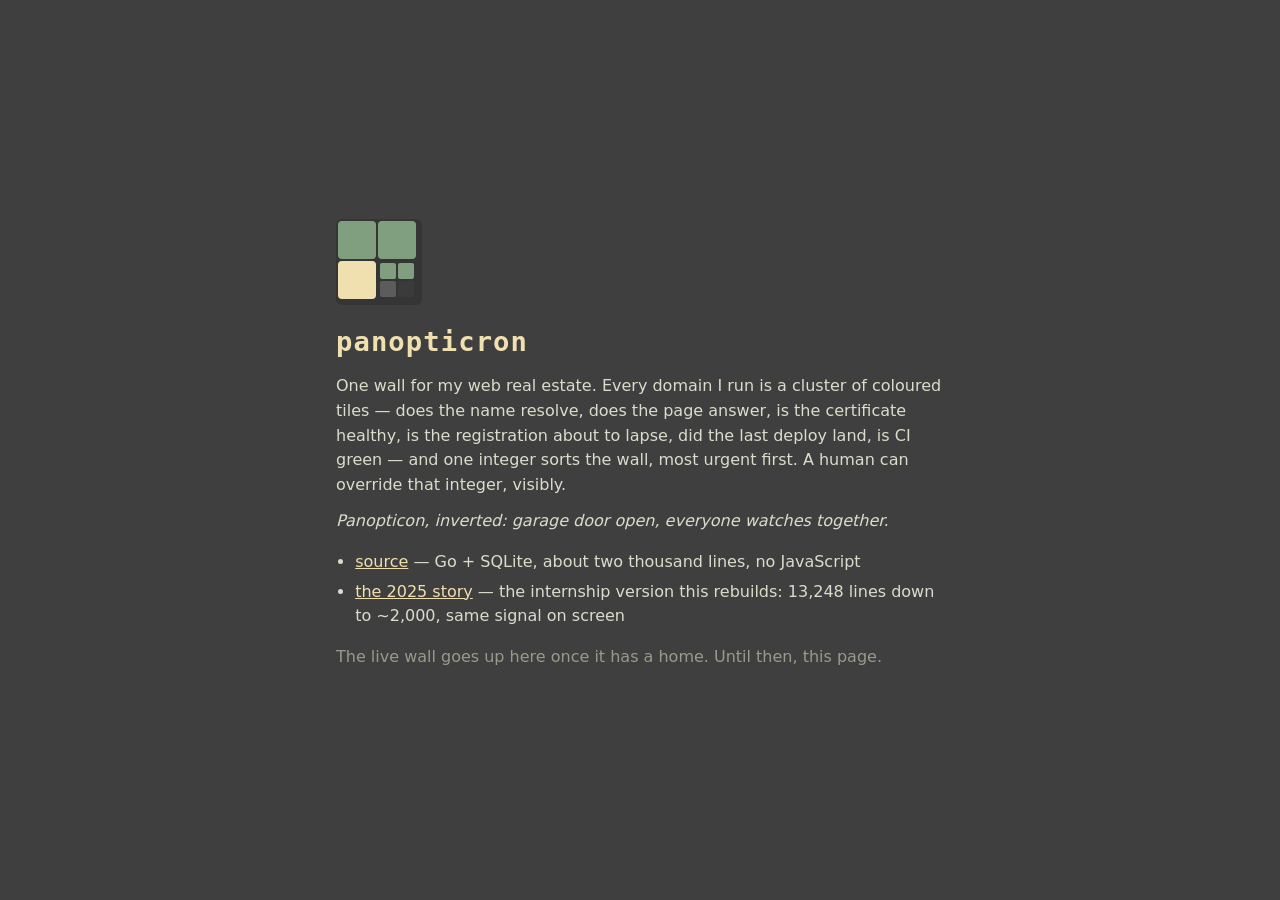
==== site/index.html @ c72438d0 "feat: static landing page for cloudflare pages" ====
<!doctype html>
<html lang="en">
<head>
<meta charset="utf-8">
<meta name="viewport" content="width=device-width, initial-scale=1">
<title>panopticron</title>
<meta name="description" content="One wall for my web real estate: a lean Go + SQLite monitoring wall, rebuilt from a 2025 internship project.">
<style>
  :root { --bg:#3f3f3f; --sunken:#353535; --text:#dcdccc; --muted:#9a9a8a; --accent:#f0dfaf;
          --good:#7f9f7f; --warn:#f0dfaf; --error:#cc9393; --neutral:#5c5c5c;
          --font:"Atkinson Hyperlegible", system-ui, sans-serif; --mono:"Atkinson Hyperlegible Mono", ui-monospace, monospace; }
  html { background: var(--bg); color: var(--text); font: 16px/1.55 var(--font); }
  body { margin: 0; min-height: 100vh; display: grid; place-items: center; padding: 2rem; box-sizing: border-box; }
  main { max-width: 38rem; }
  h1 { font-family: var(--mono); color: var(--accent); font-size: 1.7rem; letter-spacing: .04em; margin: 1rem 0 .2rem; }
  p { margin: .7rem 0; }
  a { color: var(--accent); }
  ul { padding-left: 1.2rem; }
  li { margin: .3rem 0; }
  .muted { color: var(--muted); }
  /* the signature: one cluster — three big tiles for the top problems, four small ones in the corner */
  .cluster { width: 82px; height: 82px; padding: 2px; background: var(--sunken); border-radius: 6px;
             display: grid; grid-template-columns: repeat(2, 38px); grid-template-rows: repeat(2, 38px); gap: 2px; }
  .cluster i { display: block; border-radius: 4px; }
  .sub { padding: 2px; background: var(--sunken); border-radius: 4px; display: grid; grid-template-columns: repeat(2, 16px); grid-template-rows: repeat(2, 16px); gap: 2px; }
  .sub i { border-radius: 2px; }
</style>
</head>
<body>
<main>
  <div class="cluster" aria-hidden="true">
    <i style="background:var(--good)"></i><i style="background:var(--good)"></i><i style="background:var(--warn)"></i>
    <div class="sub"><i style="background:var(--good)"></i><i style="background:var(--good)"></i><i style="background:var(--neutral)"></i><i style="background:#3b3b3b"></i></div>
  </div>
  <h1>panopticron</h1>
  <p>One wall for my web real estate. Every domain I run is a cluster of coloured tiles — does the name resolve, does the page answer, is the certificate healthy, is the registration about to lapse, did the last deploy land, is CI green — and one integer sorts the wall, most urgent first. A human can override that integer, visibly.</p>
  <p><em>Panopticon, inverted: garage door open, everyone watches together.</em></p>
  <ul>
    <li><a href="https://github.com/QRY91/panopticron">source</a> — Go + SQLite, about two thousand lines, no JavaScript</li>
    <li><a href="https://qry.zone/panopticron/">the 2025 story</a> — the internship version this rebuilds: 13,248 lines down to ~2,000, same signal on screen</li>
  </ul>
  <p class="muted">The live wall goes up here once it has a home. Until then, this page.</p>
</main>
</body>
</html>
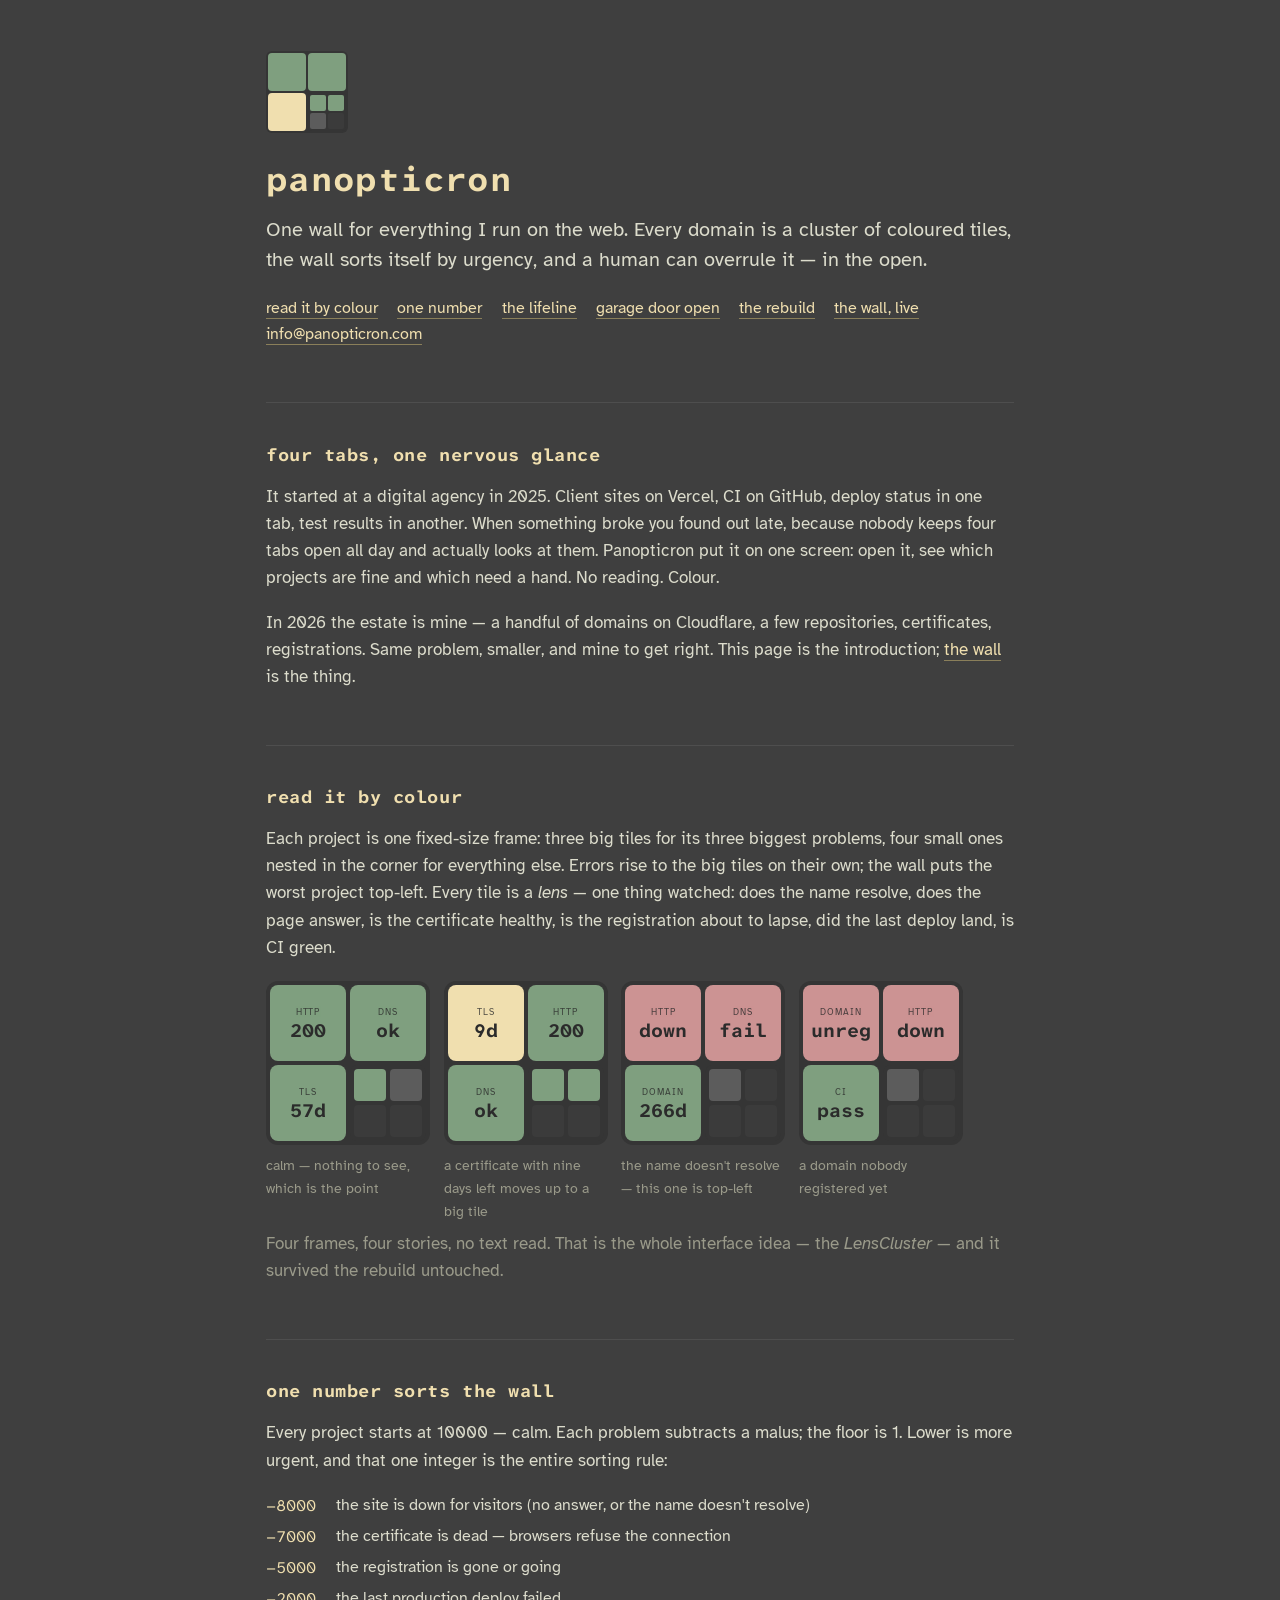
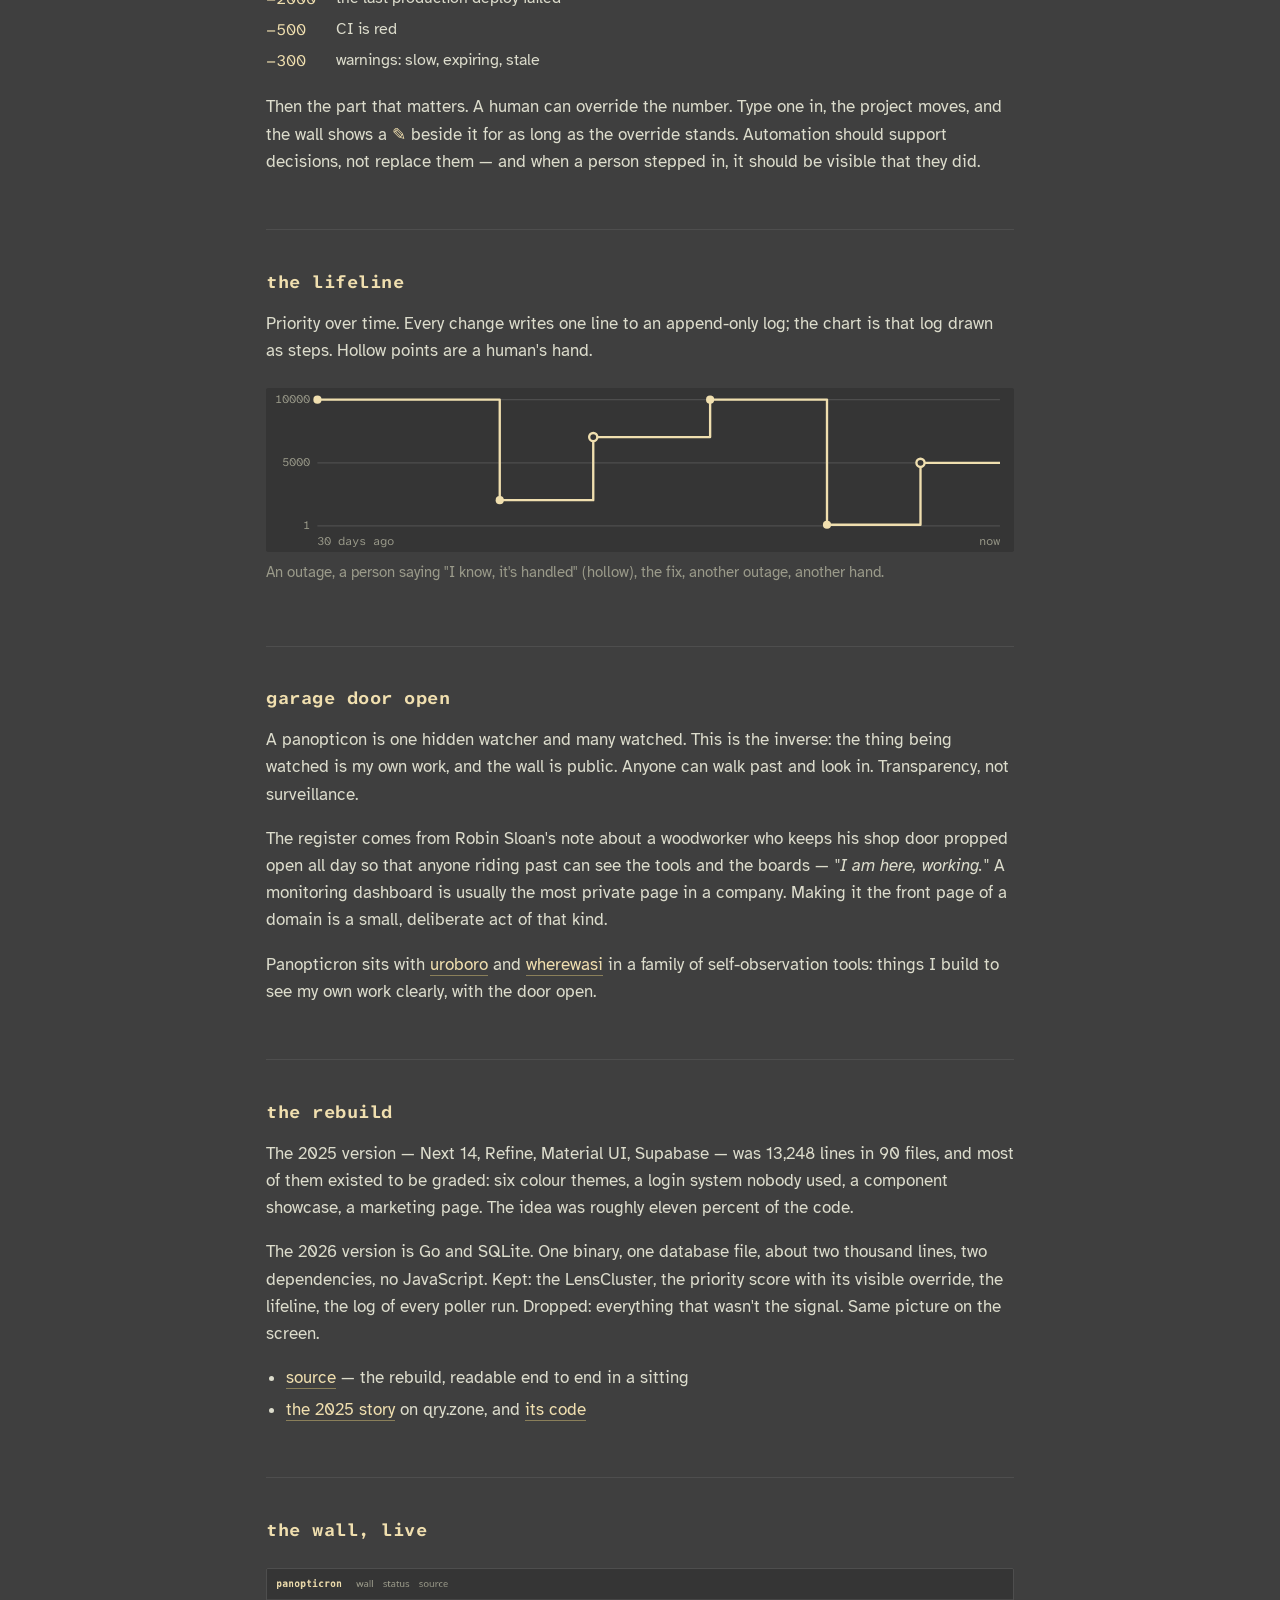
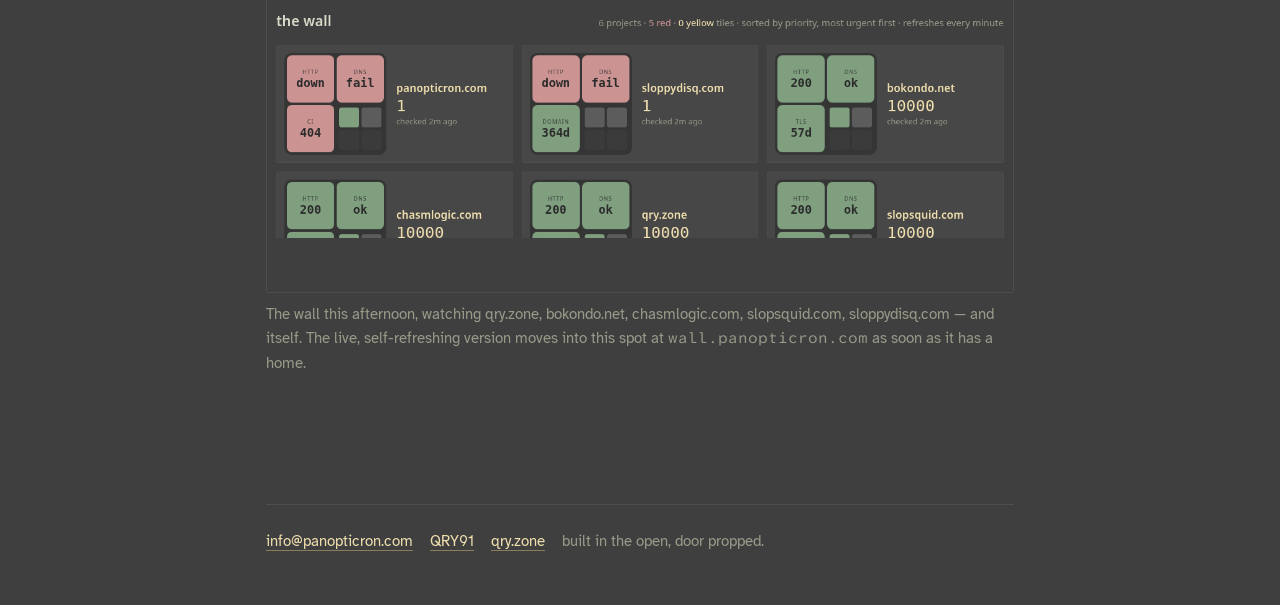
==== commit a7c05bb6: "feat: introduction landing page; wall embed mode and frame policy" ====
--- a/site/index.html
+++ b/site/index.html
@@ -3,43 +3,174 @@
 <head>
 <meta charset="utf-8">
 <meta name="viewport" content="width=device-width, initial-scale=1">
-<title>panopticron</title>
-<meta name="description" content="One wall for my web real estate: a lean Go + SQLite monitoring wall, rebuilt from a 2025 internship project.">
+<meta name="color-scheme" content="dark">
+<title>panopticron — one wall, door open</title>
+<meta name="description" content="Panopticron: a monitoring wall for my own web real estate. Each project is a cluster of coloured tiles, one number sorts the wall, a human can overrule it in the open. The panopticon, inverted.">
+<link rel="preconnect" href="https://fonts.googleapis.com">
+<link rel="preconnect" href="https://fonts.gstatic.com" crossorigin>
+<link href="https://fonts.googleapis.com/css2?family=Atkinson+Hyperlegible:ital,wght@0,400;0,700;1,400&family=Atkinson+Hyperlegible+Mono:wght@400;700&display=swap" rel="stylesheet">
 <style>
-  :root { --bg:#3f3f3f; --sunken:#353535; --text:#dcdccc; --muted:#9a9a8a; --accent:#f0dfaf;
-          --good:#7f9f7f; --warn:#f0dfaf; --error:#cc9393; --neutral:#5c5c5c;
+  :root { --bg:#3f3f3f; --sunken:#353535; --surface:#474747; --border:#4e4e4e; --text:#dcdccc; --muted:#9a9a8a; --accent:#f0dfaf;
+          --good:#7f9f7f; --warn:#f0dfaf; --error:#cc9393; --neutral:#5c5c5c; --tile-text:#2b2b2b;
           --font:"Atkinson Hyperlegible", system-ui, sans-serif; --mono:"Atkinson Hyperlegible Mono", ui-monospace, monospace; }
-  html { background: var(--bg); color: var(--text); font: 16px/1.55 var(--font); }
-  body { margin: 0; min-height: 100vh; display: grid; place-items: center; padding: 2rem; box-sizing: border-box; }
-  main { max-width: 38rem; }
-  h1 { font-family: var(--mono); color: var(--accent); font-size: 1.7rem; letter-spacing: .04em; margin: 1rem 0 .2rem; }
-  p { margin: .7rem 0; }
-  a { color: var(--accent); }
-  ul { padding-left: 1.2rem; }
-  li { margin: .3rem 0; }
+  * { box-sizing: border-box; }
+  html { background: var(--bg); color: var(--text); font: 17px/1.6 var(--font); }
+  body { margin: 0; }
+  main { width: min(44rem, 100% - 2.5rem); margin: 0 auto; padding: 3rem 0 4rem; }
+  a { color: var(--accent); text-decoration: none; border-bottom: 1px solid #8a7f5a; }
+  a:hover { border-bottom-color: var(--accent); }
+  h1 { font-family: var(--mono); color: var(--accent); font-size: 2rem; letter-spacing: .04em; margin: 1.2rem 0 .4rem; font-weight: 700; }
+  h2 { font-family: var(--mono); color: var(--accent); font-size: 1.05rem; font-weight: 700; letter-spacing: .03em; margin: 0 0 .8rem; }
+  p { margin: 0 0 1rem; }
+  section { padding: 2.2rem 0; border-top: 1px solid var(--border); }
+  section:first-of-type { border-top: 0; padding-top: 0; }
+  .lede { font-size: 1.2rem; line-height: 1.5; }
   .muted { color: var(--muted); }
-  /* the signature: one cluster — three big tiles for the top problems, four small ones in the corner */
-  .cluster { width: 82px; height: 82px; padding: 2px; background: var(--sunken); border-radius: 6px;
-             display: grid; grid-template-columns: repeat(2, 38px); grid-template-rows: repeat(2, 38px); gap: 2px; }
-  .cluster i { display: block; border-radius: 4px; }
-  .sub { padding: 2px; background: var(--sunken); border-radius: 4px; display: grid; grid-template-columns: repeat(2, 16px); grid-template-rows: repeat(2, 16px); gap: 2px; }
-  .sub i { border-radius: 2px; }
+  .mono { font-family: var(--mono); }
+  .mark { margin-bottom: .2rem; }
+  .toc { font-size: .95rem; color: var(--muted); margin-top: 1.2rem; }
+  .toc a { margin-right: .9rem; white-space: nowrap; }
+  .ov { color: var(--accent); }
+  figure { margin: 1.4rem 0; }
+  figcaption { font-size: .9rem; color: var(--muted); margin-top: .5rem; }
+  ul { padding-left: 1.2rem; margin: 0 0 1rem; }
+  li { margin: .25rem 0; }
+  /* the cluster — same numbers as the live wall: 164 = 4+76+4+76+4, 76 = 4+32+4+32+4 */
+  .cluster { width: 164px; height: 164px; padding: 4px; background: var(--sunken); border-radius: 12px;
+             display: grid; grid-template-columns: repeat(2, 76px); grid-template-rows: repeat(2, 76px); gap: 4px; }
+  .sub { width: 76px; height: 76px; padding: 4px; background: var(--sunken); border-radius: 8px;
+         display: grid; grid-template-columns: repeat(2, 32px); grid-template-rows: repeat(2, 32px); gap: 4px; }
+  .lens { display: flex; flex-direction: column; align-items: center; justify-content: center; border-radius: 8px; color: var(--tile-text); overflow: hidden; }
+  .lens.good { background: var(--good); } .lens.warn { background: var(--warn); } .lens.error { background: var(--error); }
+  .lens.neutral { background: var(--neutral); color: var(--muted); } .lens.empty { background: #3b3b3b; }
+  .lens .k { font-size: 9px; letter-spacing: .1em; text-transform: uppercase; opacity: .8; }
+  .lens .v { font-family: var(--mono); font-size: 19px; font-weight: 700; line-height: 1.15; }
+  .sub .lens { border-radius: 4px; } .sub .lens .k, .sub .lens .v { display: none; }
+  .small { width: 82px; height: 82px; padding: 2px; border-radius: 6px; grid-template-columns: repeat(2, 38px); grid-template-rows: repeat(2, 38px); gap: 2px; }
+  .small .lens { border-radius: 4px; } .small .lens .k, .small .lens .v { display: none; }
+  .small .sub { width: 38px; height: 38px; padding: 2px; border-radius: 4px; grid-template-columns: repeat(2, 16px); grid-template-rows: repeat(2, 16px); gap: 2px; }
+  .small .sub .lens { border-radius: 2px; }
+  .examples { display: flex; flex-wrap: wrap; gap: 1.2rem .8rem; margin: 1.2rem 0 .4rem; }
+  .examples figure { margin: 0; width: 164px; }
+  .examples figcaption { font-size: .85rem; }
+  .lifeline { width: 100%; height: auto; display: block; background: var(--sunken); border-radius: 2px; }
+  .lifeline .grid { stroke: var(--border); } .lifeline .tick { fill: var(--muted); font: 10px var(--mono); }
+  .lifeline .line { fill: none; stroke: var(--accent); stroke-width: 2; stroke-linejoin: round; }
+  .lifeline .ev { fill: var(--accent); } .lifeline .ev.ov { fill: var(--sunken); stroke: var(--accent); stroke-width: 2; }
+  img.wall { width: 100%; height: auto; display: block; border: 1px solid var(--border); border-radius: 2px; }
+  table { border-collapse: collapse; font-size: .95rem; margin: .6rem 0 1rem; }
+  td { padding: .15rem 1.2rem .15rem 0; vertical-align: top; }
+  td:first-child { font-family: var(--mono); color: var(--accent); white-space: nowrap; }
+  blockquote { margin: 1rem 0; padding-left: 1rem; border-left: 2px solid var(--accent); color: var(--text); }
+  footer { width: min(44rem, 100% - 2.5rem); margin: 0 auto; padding: 1.4rem 0 3rem; border-top: 1px solid var(--border); color: var(--muted); font-size: .9rem; }
+  footer a { margin-right: 1rem; }
 </style>
 </head>
 <body>
 <main>
-  <div class="cluster" aria-hidden="true">
-    <i style="background:var(--good)"></i><i style="background:var(--good)"></i><i style="background:var(--warn)"></i>
-    <div class="sub"><i style="background:var(--good)"></i><i style="background:var(--good)"></i><i style="background:var(--neutral)"></i><i style="background:#3b3b3b"></i></div>
+
+<section id="top">
+  <div class="cluster small mark" aria-hidden="true">
+    <i class="lens good"></i><i class="lens good"></i><i class="lens warn"></i>
+    <div class="sub"><i class="lens good"></i><i class="lens good"></i><i class="lens neutral"></i><i class="lens empty"></i></div>
   </div>
   <h1>panopticron</h1>
-  <p>One wall for my web real estate. Every domain I run is a cluster of coloured tiles — does the name resolve, does the page answer, is the certificate healthy, is the registration about to lapse, did the last deploy land, is CI green — and one integer sorts the wall, most urgent first. A human can override that integer, visibly.</p>
-  <p><em>Panopticon, inverted: garage door open, everyone watches together.</em></p>
+  <p class="lede">One wall for everything I run on the web. Every domain is a cluster of coloured tiles, the wall sorts itself by urgency, and a human can overrule it — in the open.</p>
+  <p class="toc"><a href="#colour">read it by colour</a> <a href="#number">one number</a> <a href="#lifeline">the lifeline</a> <a href="#door">garage door open</a> <a href="#rebuild">the rebuild</a> <a href="#wall">the wall, live</a> <a href="mailto:info@panopticron.com">info@panopticron.com</a></p>
+</section>
+
+<section id="glance">
+  <h2>four tabs, one nervous glance</h2>
+  <p>It started at a digital agency in 2025. Client sites on Vercel, CI on GitHub, deploy status in one tab, test results in another. When something broke you found out late, because nobody keeps four tabs open all day and actually looks at them. Panopticron put it on one screen: open it, see which projects are fine and which need a hand. No reading. Colour.</p>
+  <p>In 2026 the estate is mine — a handful of domains on Cloudflare, a few repositories, certificates, registrations. Same problem, smaller, and mine to get right. This page is the introduction; <a href="#wall">the wall</a> is the thing.</p>
+</section>
+
+<section id="colour">
+  <h2>read it by colour</h2>
+  <p>Each project is one fixed-size frame: three big tiles for its three biggest problems, four small ones nested in the corner for everything else. Errors rise to the big tiles on their own; the wall puts the worst project top-left. Every tile is a <em>lens</em> — one thing watched: does the name resolve, does the page answer, is the certificate healthy, is the registration about to lapse, did the last deploy land, is CI green.</p>
+  <div class="examples">
+    <figure>
+      <div class="cluster"><div class="lens good"><span class="k">http</span><span class="v">200</span></div><div class="lens good"><span class="k">dns</span><span class="v">ok</span></div><div class="lens good"><span class="k">tls</span><span class="v">57d</span></div>
+        <div class="sub"><i class="lens good"></i><i class="lens neutral"></i><i class="lens empty"></i><i class="lens empty"></i></div></div>
+      <figcaption>calm — nothing to see, which is the point</figcaption>
+    </figure>
+    <figure>
+      <div class="cluster"><div class="lens warn"><span class="k">tls</span><span class="v">9d</span></div><div class="lens good"><span class="k">http</span><span class="v">200</span></div><div class="lens good"><span class="k">dns</span><span class="v">ok</span></div>
+        <div class="sub"><i class="lens good"></i><i class="lens good"></i><i class="lens empty"></i><i class="lens empty"></i></div></div>
+      <figcaption>a certificate with nine days left moves up to a big tile</figcaption>
+    </figure>
+    <figure>
+      <div class="cluster"><div class="lens error"><span class="k">http</span><span class="v">down</span></div><div class="lens error"><span class="k">dns</span><span class="v">fail</span></div><div class="lens good"><span class="k">domain</span><span class="v">266d</span></div>
+        <div class="sub"><i class="lens neutral"></i><i class="lens empty"></i><i class="lens empty"></i><i class="lens empty"></i></div></div>
+      <figcaption>the name doesn't resolve — this one is top-left</figcaption>
+    </figure>
+    <figure>
+      <div class="cluster"><div class="lens error"><span class="k">domain</span><span class="v">unreg</span></div><div class="lens error"><span class="k">http</span><span class="v">down</span></div><div class="lens good"><span class="k">ci</span><span class="v">pass</span></div>
+        <div class="sub"><i class="lens neutral"></i><i class="lens empty"></i><i class="lens empty"></i><i class="lens empty"></i></div></div>
+      <figcaption>a domain nobody registered yet</figcaption>
+    </figure>
+  </div>
+  <p class="muted">Four frames, four stories, no text read. That is the whole interface idea — the <em>LensCluster</em> — and it survived the rebuild untouched.</p>
+</section>
+
+<section id="number">
+  <h2>one number sorts the wall</h2>
+  <p>Every project starts at 10000 — calm. Each problem subtracts a malus; the floor is 1. Lower is more urgent, and that one integer is the entire sorting rule:</p>
+  <table>
+    <tr><td>−8000</td><td>the site is down for visitors (no answer, or the name doesn't resolve)</td></tr>
+    <tr><td>−7000</td><td>the certificate is dead — browsers refuse the connection</td></tr>
+    <tr><td>−5000</td><td>the registration is gone or going</td></tr>
+    <tr><td>−2000</td><td>the last production deploy failed</td></tr>
+    <tr><td>−500</td><td>CI is red</td></tr>
+    <tr><td>−300</td><td>warnings: slow, expiring, stale</td></tr>
+  </table>
+  <p>Then the part that matters. A human can override the number. Type one in, the project moves, and the wall shows a <span class="ov">✎</span> beside it for as long as the override stands. Automation should support decisions, not replace them — and when a person stepped in, it should be visible that they did.</p>
+</section>
+
+<section id="lifeline">
+  <h2>the lifeline</h2>
+  <p>Priority over time. Every change writes one line to an append-only log; the chart is that log drawn as steps. Hollow points are a human's hand.</p>
+  <figure>
+    <svg class="lifeline" viewBox="0 0 640 140" role="img" aria-label="example: priority over time, with one override">
+      <line class="grid" x1="44" y1="10" x2="628" y2="10"/><text class="tick" x="38" y="13" text-anchor="end">10000</text>
+      <line class="grid" x1="44" y1="64" x2="628" y2="64"/><text class="tick" x="38" y="67" text-anchor="end">5000</text>
+      <line class="grid" x1="44" y1="118" x2="628" y2="118"/><text class="tick" x="38" y="121" text-anchor="end">1</text>
+      <path class="line" d="M44 10 H200 V96 H280 V42 H380 V10 H480 V117 H560 V64 H628"/>
+      <circle class="ev" cx="44" cy="10" r="3.5"/><circle class="ev" cx="200" cy="96" r="3.5"/><circle class="ev ov" cx="280" cy="42" r="3.5"/><circle class="ev" cx="380" cy="10" r="3.5"/><circle class="ev" cx="480" cy="117" r="3.5"/><circle class="ev ov" cx="560" cy="64" r="3.5"/>
+      <text class="tick" x="44" y="134">30 days ago</text><text class="tick" x="628" y="134" text-anchor="end">now</text>
+    </svg>
+    <figcaption>An outage, a person saying "I know, it's handled" (hollow), the fix, another outage, another hand.</figcaption>
+  </figure>
+</section>
+
+<section id="door">
+  <h2>garage door open</h2>
+  <p>A panopticon is one hidden watcher and many watched. This is the inverse: the thing being watched is my own work, and the wall is public. Anyone can walk past and look in. Transparency, not surveillance.</p>
+  <p>The register comes from Robin Sloan's note about a woodworker who keeps his shop door propped open all day so that anyone riding past can see the tools and the boards — <em>"I am here, working."</em> A monitoring dashboard is usually the most private page in a company. Making it the front page of a domain is a small, deliberate act of that kind.</p>
+  <p>Panopticron sits with <a href="https://github.com/QRY91/uroboro">uroboro</a> and <a href="https://github.com/QRY91/wherewasi">wherewasi</a> in a family of self-observation tools: things I build to see my own work clearly, with the door open.</p>
+</section>
+
+<section id="rebuild">
+  <h2>the rebuild</h2>
+  <p>The 2025 version — Next 14, Refine, Material UI, Supabase — was 13,248 lines in 90 files, and most of them existed to be graded: six colour themes, a login system nobody used, a component showcase, a marketing page. The idea was roughly eleven percent of the code.</p>
+  <p>The 2026 version is Go and SQLite. One binary, one database file, about two thousand lines, two dependencies, no JavaScript. Kept: the LensCluster, the priority score with its visible override, the lifeline, the log of every poller run. Dropped: everything that wasn't the signal. Same picture on the screen.</p>
   <ul>
-    <li><a href="https://github.com/QRY91/panopticron">source</a> — Go + SQLite, about two thousand lines, no JavaScript</li>
-    <li><a href="https://qry.zone/panopticron/">the 2025 story</a> — the internship version this rebuilds: 13,248 lines down to ~2,000, same signal on screen</li>
+    <li><a href="https://github.com/QRY91/panopticron">source</a> — the rebuild, readable end to end in a sitting</li>
+    <li><a href="https://qry.zone/panopticron/">the 2025 story</a> on qry.zone, and <a href="https://github.com/QRY91/panopticron-demo">its code</a></li>
   </ul>
-  <p class="muted">The live wall goes up here once it has a home. Until then, this page.</p>
+</section>
+
+<section id="wall">
+  <h2>the wall, live</h2>
+  <figure>
+    <img class="wall" src="wall.png" width="1200" height="520" alt="The panopticron wall: six projects as lens clusters, sorted by priority — two red at the top, four calm at 10000." loading="lazy">
+    <figcaption>The wall this afternoon, watching qry.zone, bokondo.net, chasmlogic.com, slopsquid.com, sloppydisq.com — and itself. The live, self-refreshing version moves into this spot at <span class="mono">wall.panopticron.com</span> as soon as it has a home.</figcaption>
+  </figure>
+</section>
+
 </main>
+<footer>
+  <a href="mailto:info@panopticron.com">info@panopticron.com</a><a href="https://github.com/QRY91">QRY91</a><a href="https://qry.zone">qry.zone</a><span>built in the open, door propped.</span>
+</footer>
 </body>
 </html>
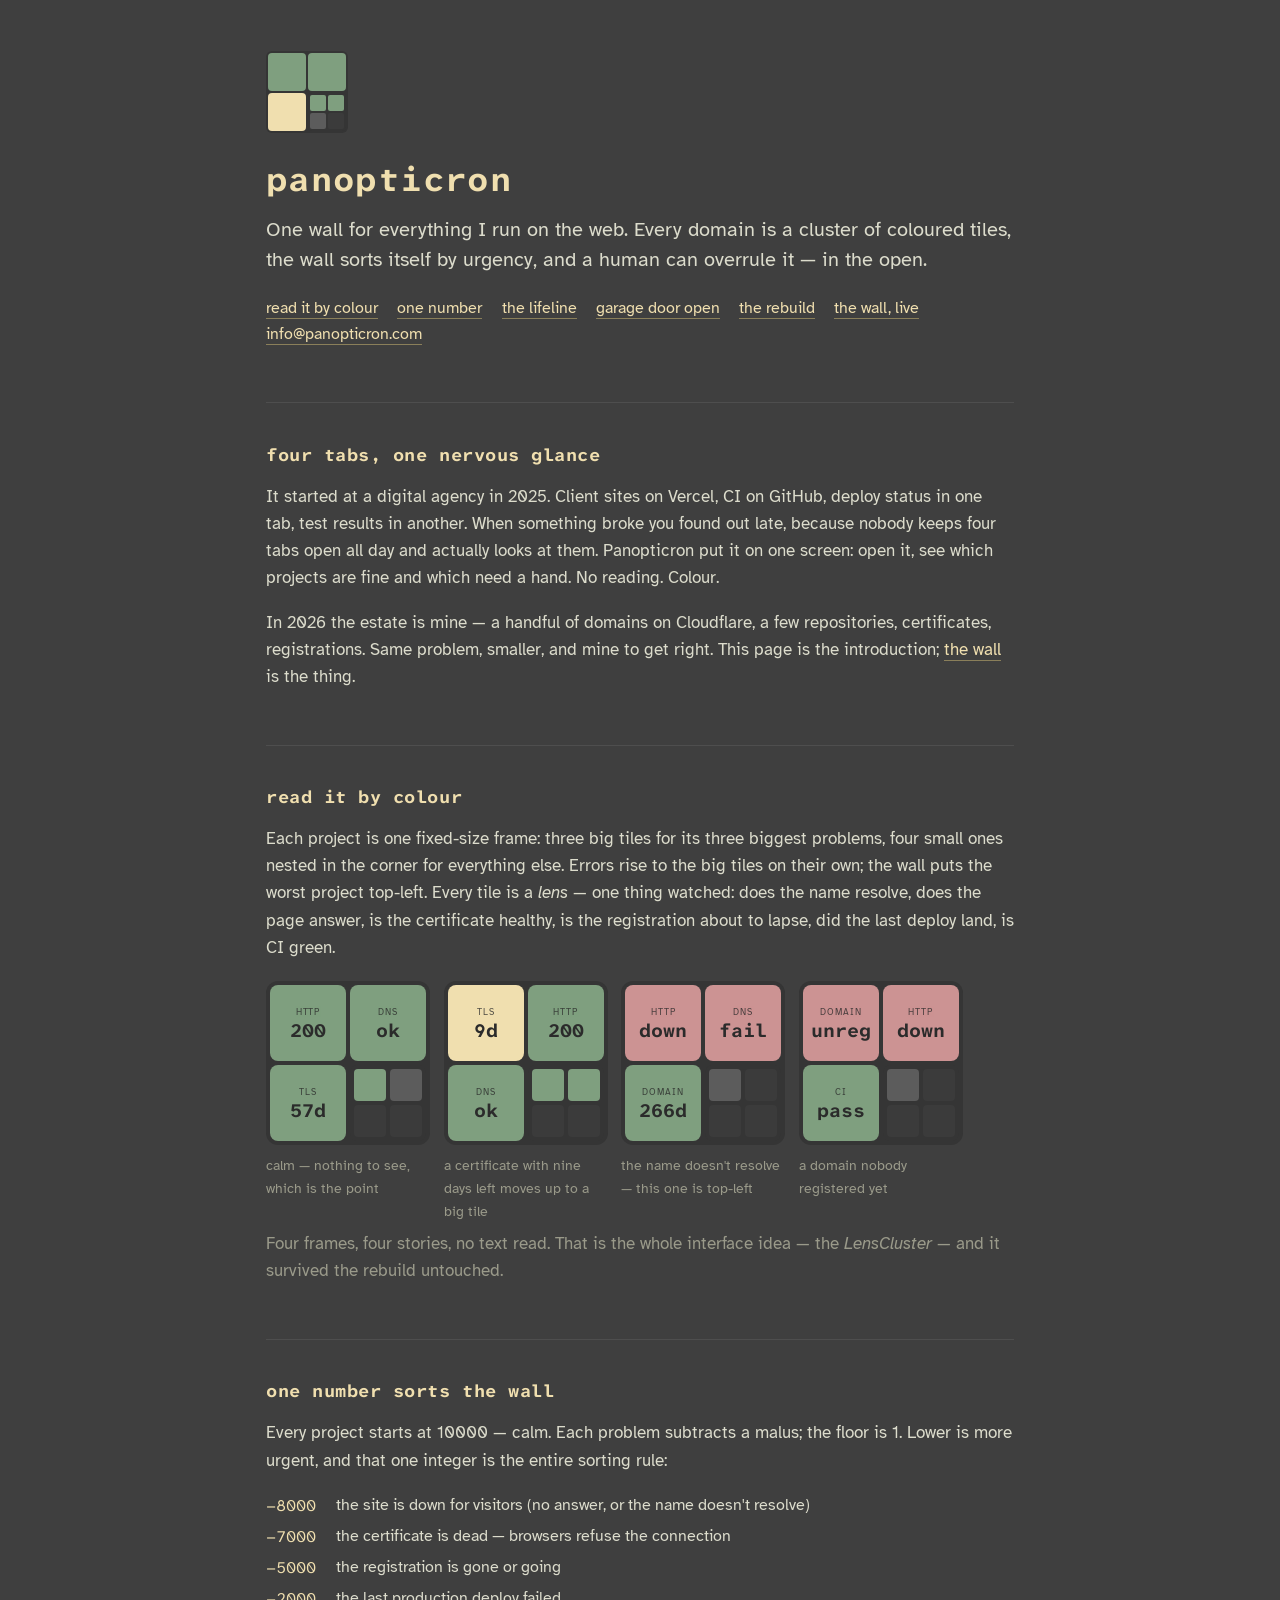
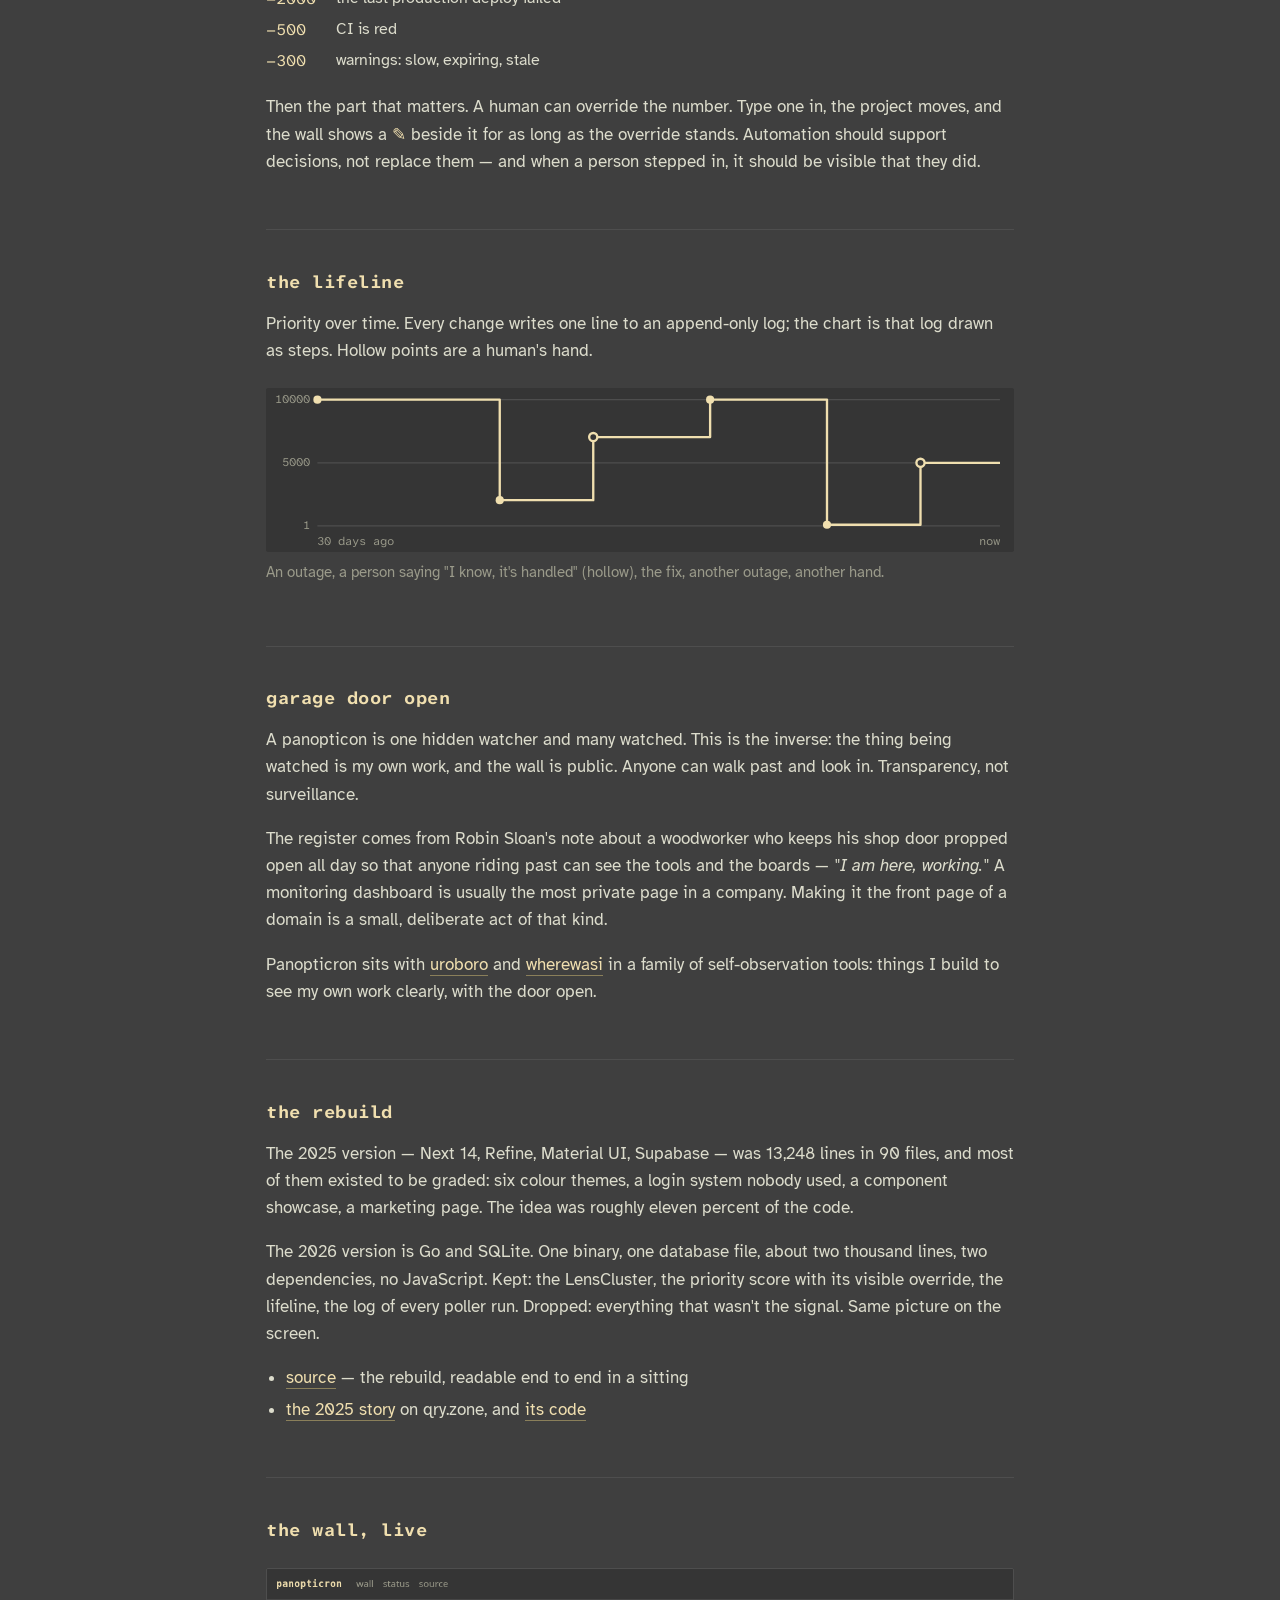
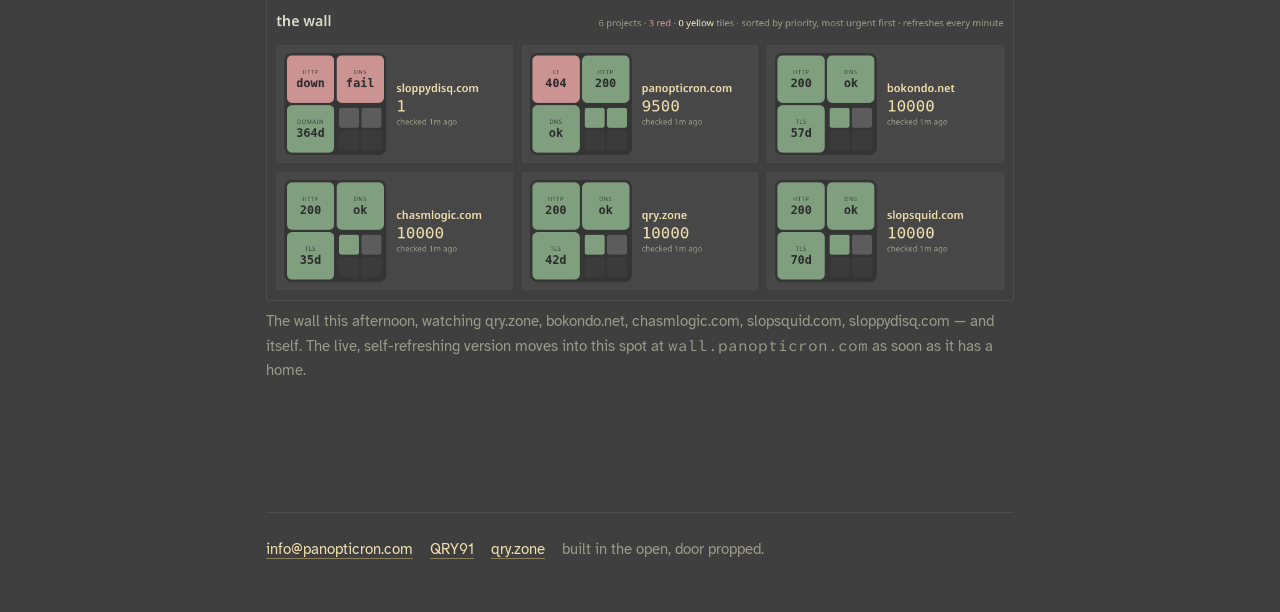
==== commit e9ab7aa7: "docs: refresh wall screenshot on landing page" ====
--- a/site/index.html
+++ b/site/index.html
@@ -163,7 +163,7 @@
 <section id="wall">
   <h2>the wall, live</h2>
   <figure>
-    <img class="wall" src="wall.png" width="1200" height="520" alt="The panopticron wall: six projects as lens clusters, sorted by priority — two red at the top, four calm at 10000." loading="lazy">
+    <img class="wall" src="wall.png" width="1200" height="532" alt="The panopticron wall: six projects as lens clusters, sorted by priority — two red at the top, four calm at 10000." loading="lazy">
     <figcaption>The wall this afternoon, watching qry.zone, bokondo.net, chasmlogic.com, slopsquid.com, sloppydisq.com — and itself. The live, self-refreshing version moves into this spot at <span class="mono">wall.panopticron.com</span> as soon as it has a home.</figcaption>
   </figure>
 </section>
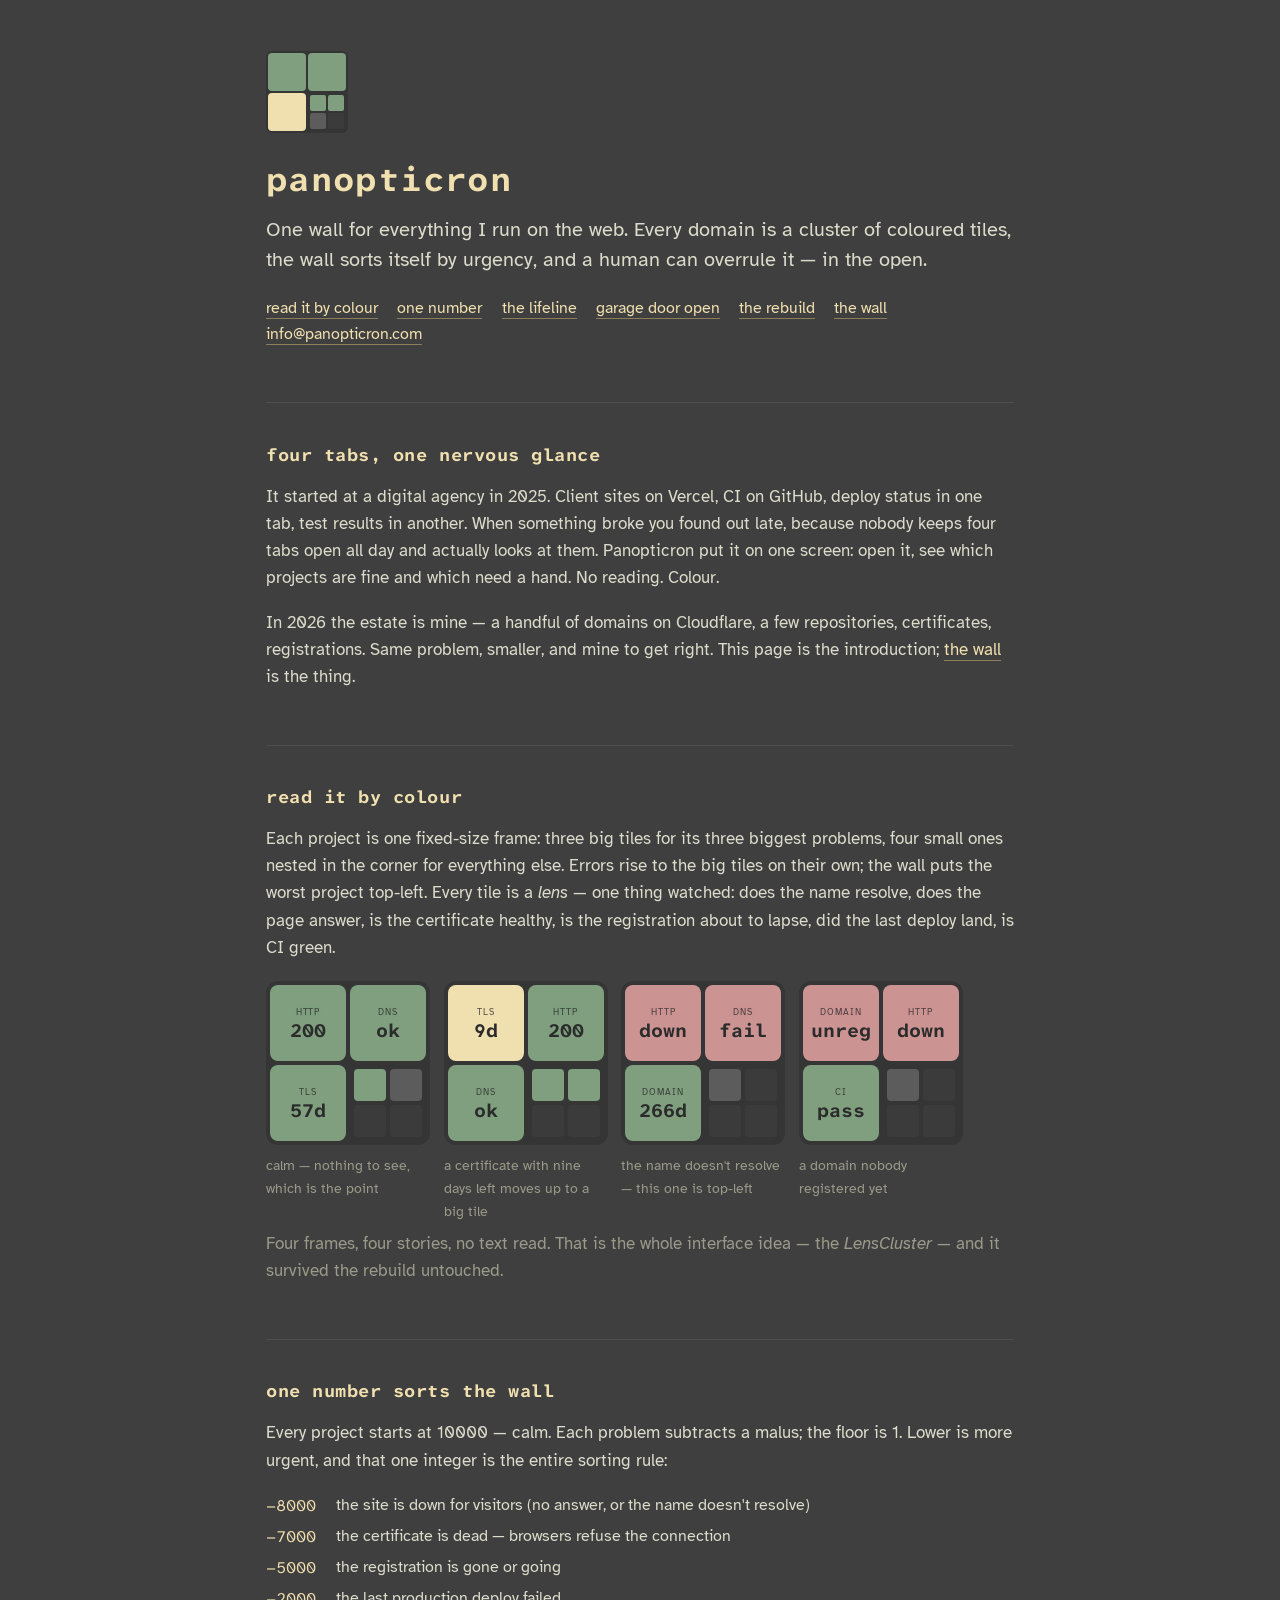
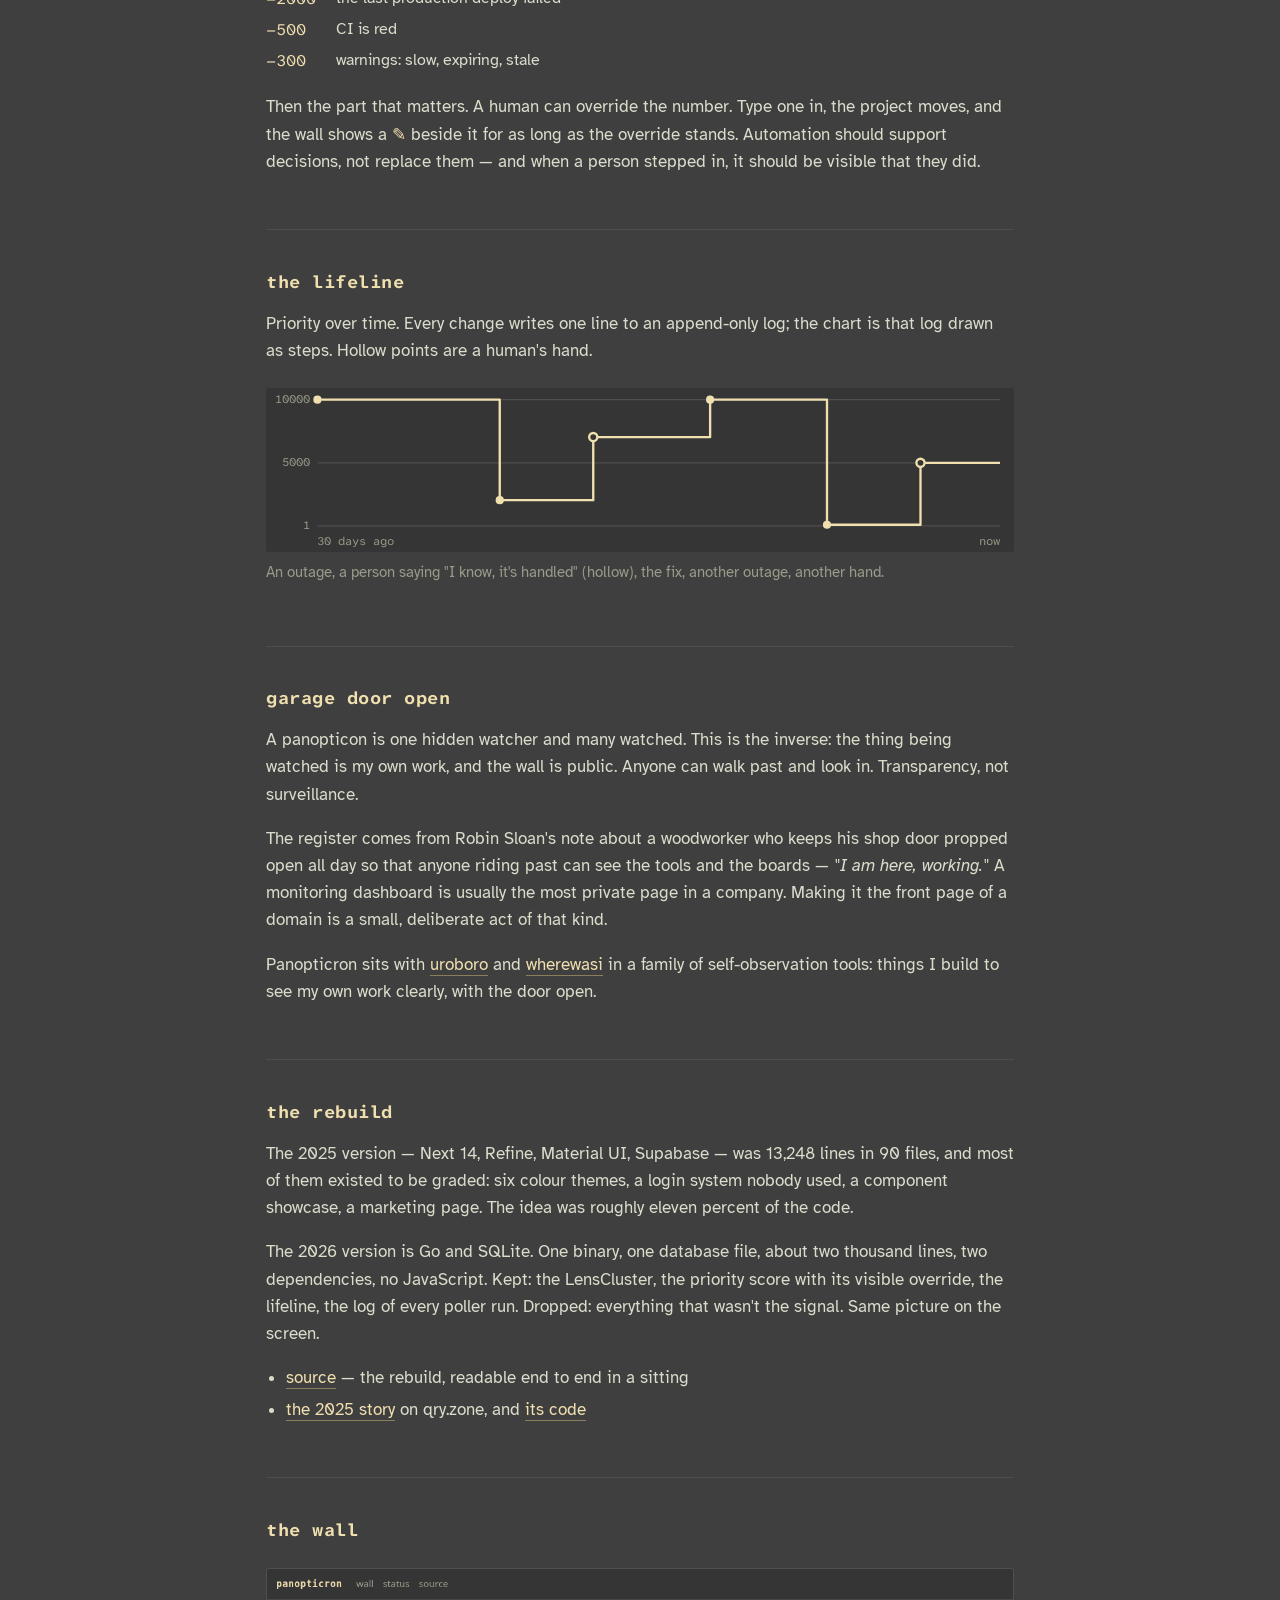
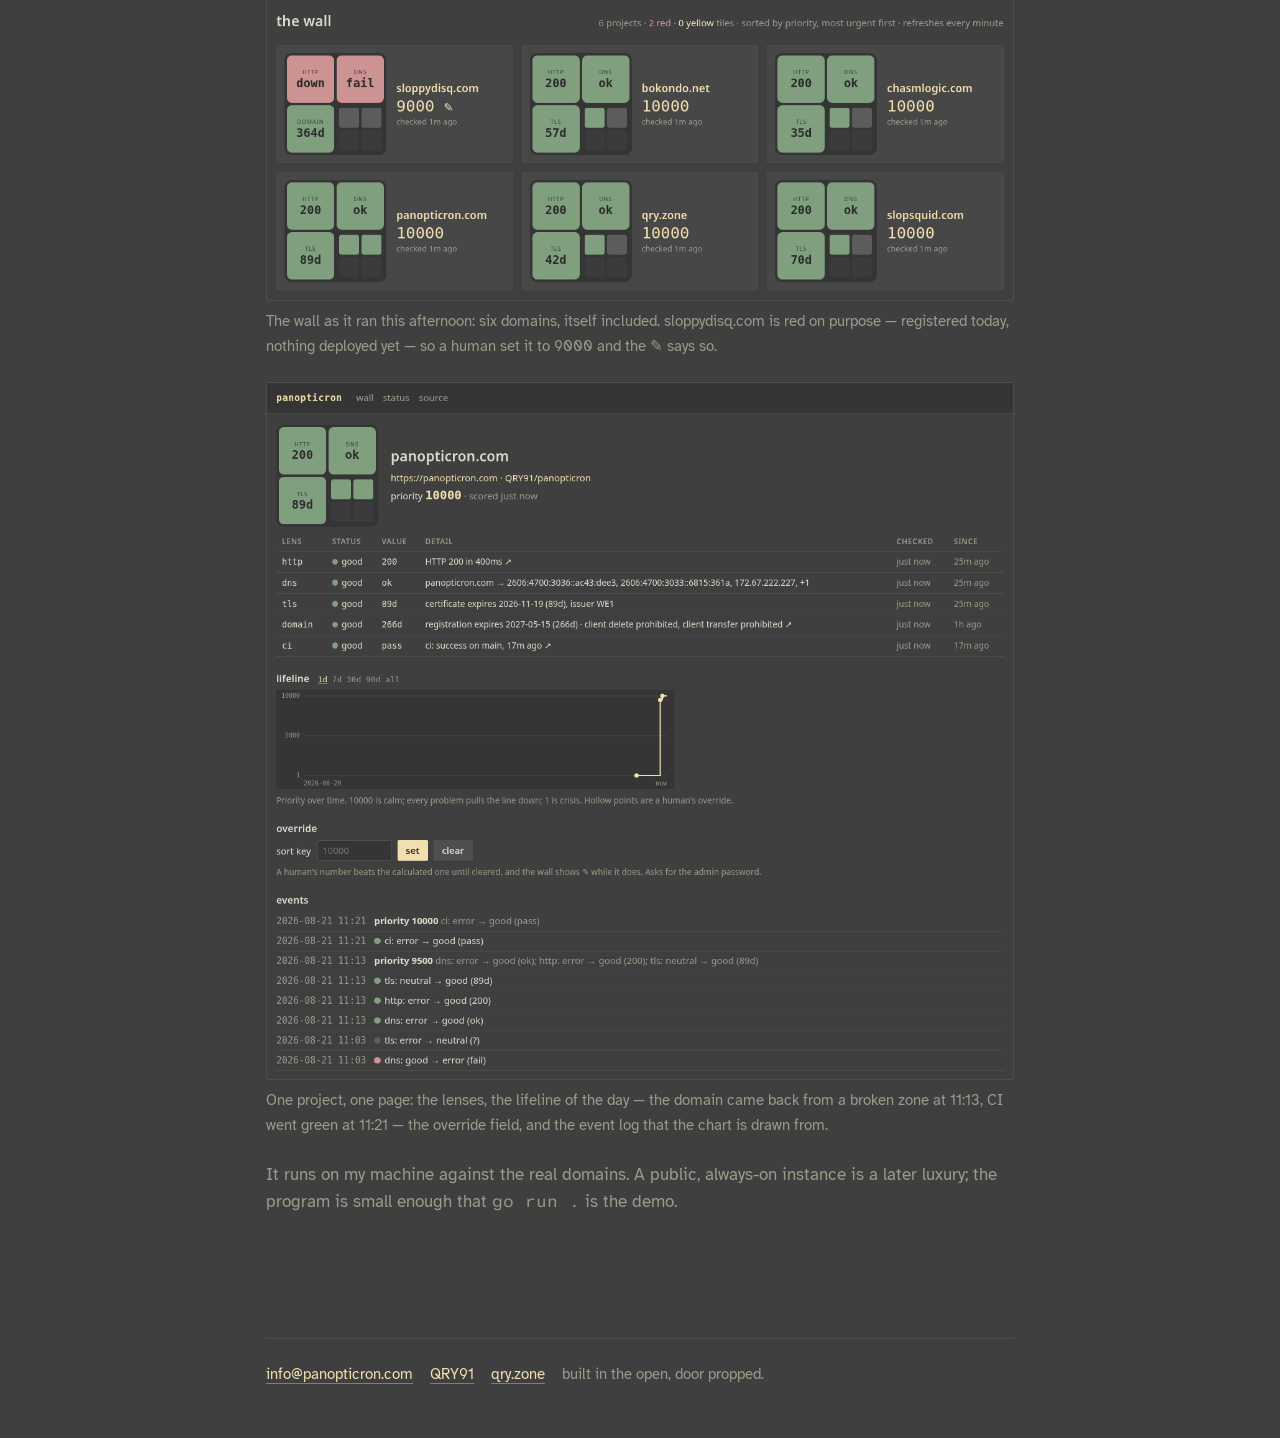
==== commit dbda6f76: "feat: 1d lifeline range; landing shows the wall as screenshots" ====
--- a/site/index.html
+++ b/site/index.html
@@ -76,7 +76,7 @@
   </div>
   <h1>panopticron</h1>
   <p class="lede">One wall for everything I run on the web. Every domain is a cluster of coloured tiles, the wall sorts itself by urgency, and a human can overrule it — in the open.</p>
-  <p class="toc"><a href="#colour">read it by colour</a> <a href="#number">one number</a> <a href="#lifeline">the lifeline</a> <a href="#door">garage door open</a> <a href="#rebuild">the rebuild</a> <a href="#wall">the wall, live</a> <a href="mailto:info@panopticron.com">info@panopticron.com</a></p>
+  <p class="toc"><a href="#colour">read it by colour</a> <a href="#number">one number</a> <a href="#lifeline">the lifeline</a> <a href="#door">garage door open</a> <a href="#rebuild">the rebuild</a> <a href="#wall">the wall</a> <a href="mailto:info@panopticron.com">info@panopticron.com</a></p>
 </section>
 
 <section id="glance">
@@ -161,11 +161,16 @@
 </section>
 
 <section id="wall">
-  <h2>the wall, live</h2>
+  <h2>the wall</h2>
   <figure>
-    <img class="wall" src="wall.png" width="1200" height="532" alt="The panopticron wall: six projects as lens clusters, sorted by priority — two red at the top, four calm at 10000." loading="lazy">
-    <figcaption>The wall this afternoon, watching qry.zone, bokondo.net, chasmlogic.com, slopsquid.com, sloppydisq.com — and itself. The live, self-refreshing version moves into this spot at <span class="mono">wall.panopticron.com</span> as soon as it has a home.</figcaption>
+    <img class="wall" src="wall.png" width="1200" height="532" alt="The panopticron wall: six projects as lens clusters, sorted by priority. sloppydisq.com is red with a manual override of 9000; the other five are calm at 10000." loading="lazy">
+    <figcaption>The wall as it ran this afternoon: six domains, itself included. sloppydisq.com is red on purpose — registered today, nothing deployed yet — so a human set it to 9000 and the ✎ says so.</figcaption>
   </figure>
+  <figure>
+    <img class="wall" src="project.png" width="1200" height="1119" alt="One project page: five green lenses, the lifeline of the day stepping from 1 up to 10000, the override field, and the event log." loading="lazy">
+    <figcaption>One project, one page: the lenses, the lifeline of the day — the domain came back from a broken zone at 11:13, CI went green at 11:21 — the override field, and the event log that the chart is drawn from.</figcaption>
+  </figure>
+  <p class="muted">It runs on my machine against the real domains. A public, always-on instance is a later luxury; the program is small enough that <span class="mono">go run .</span> is the demo.</p>
 </section>
 
 </main>
